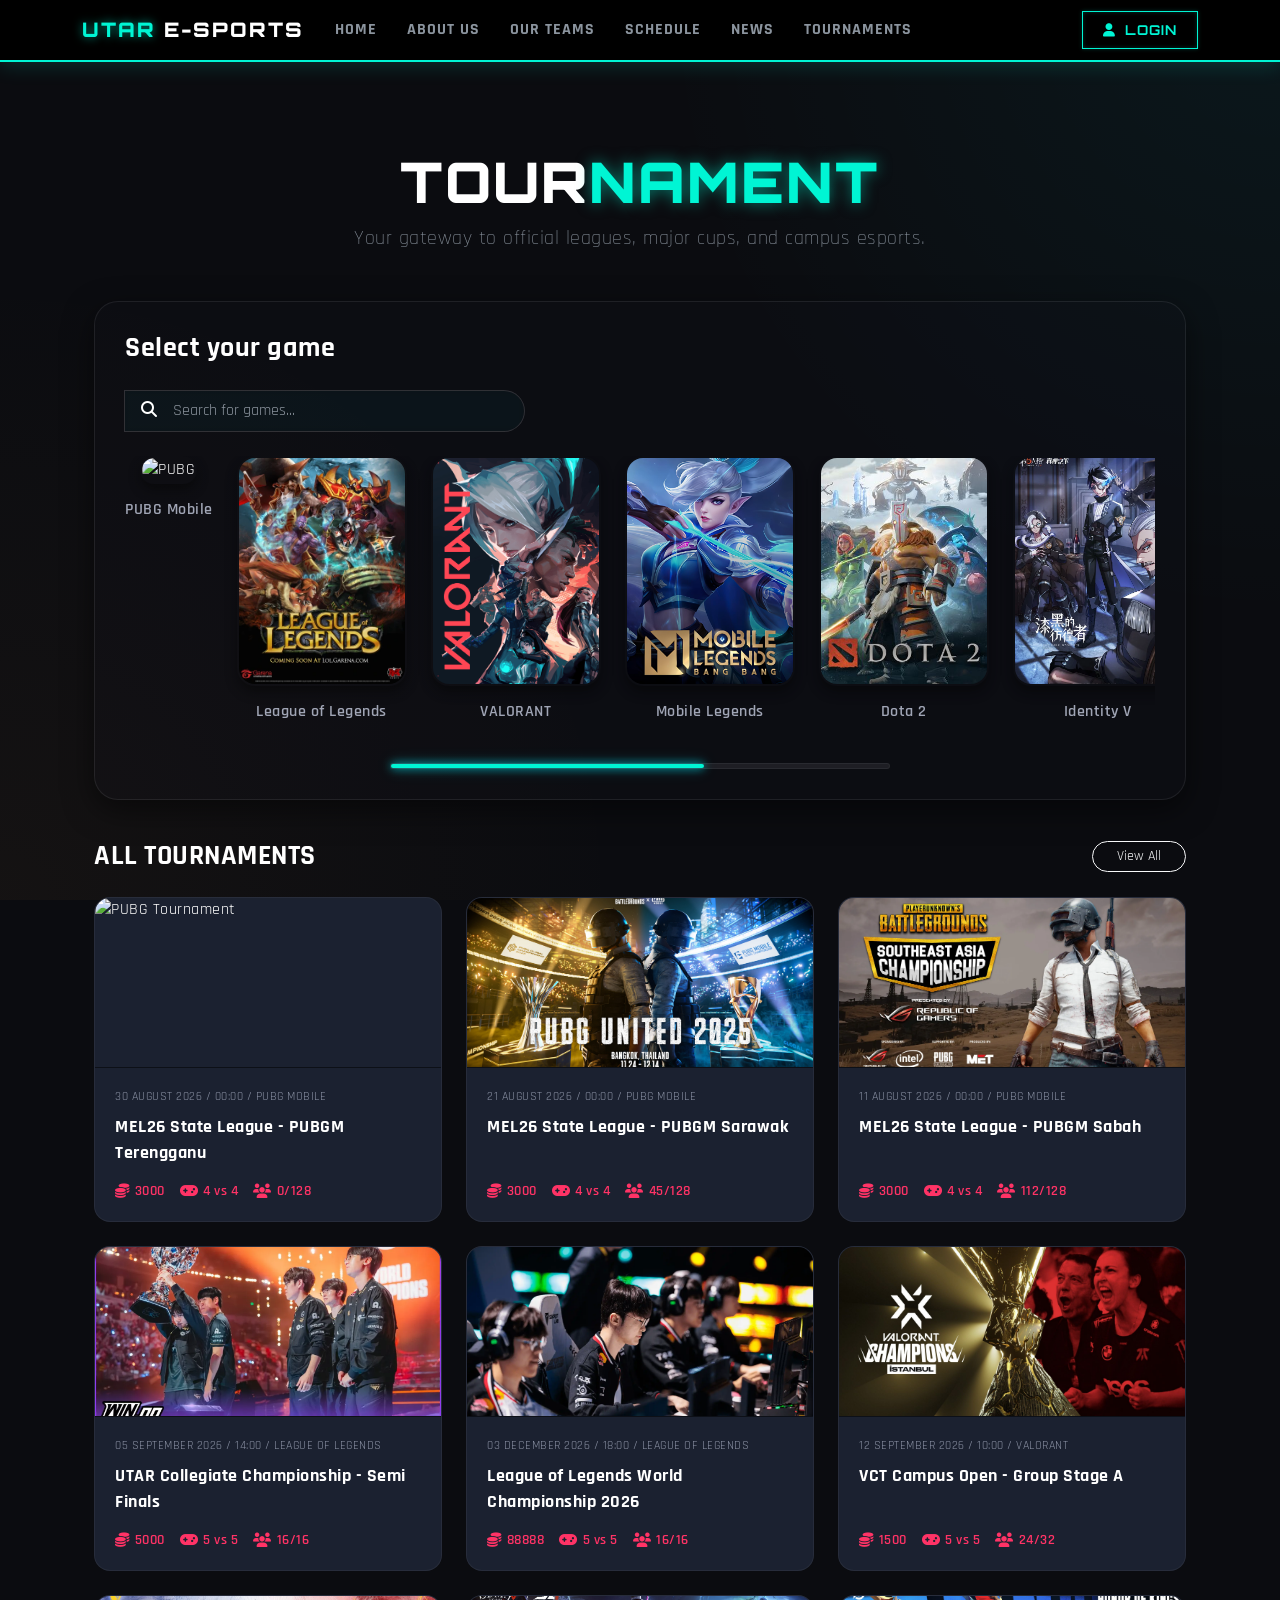
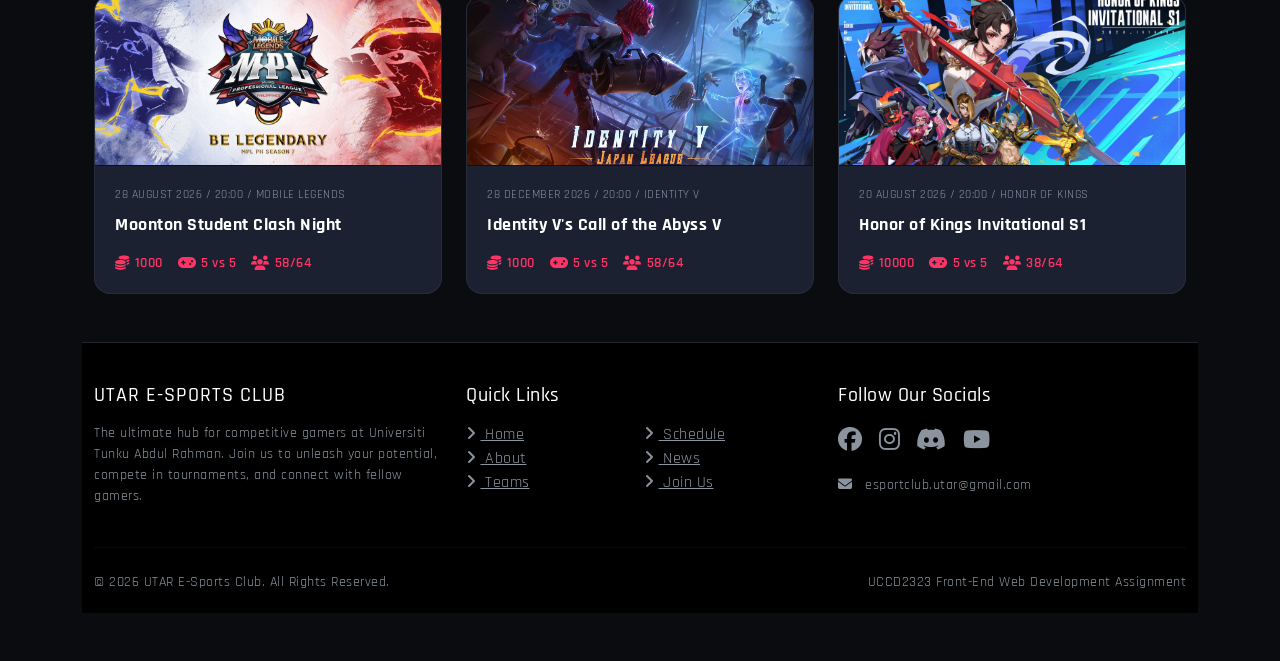
==== tournaments.html @ 44e68153 "Add files via upload" ====
<!DOCTYPE html>
<html lang="en">
<head>
    <meta charset="UTF-8">
    <meta name="viewport" content="width=device-width, initial-scale=1.0">
    <title>UTAR E-Sports Club - tournament</title>
    <!-- Bootstrap 5 CSS for layout and styling -->
    <link href="https://cdn.jsdelivr.net/npm/bootstrap@5.3.0/dist/css/bootstrap.min.css" rel="stylesheet">
    <link rel="stylesheet" href="css/style.css">
    <!-- FontAwesome for icons -->
    <link rel="stylesheet" href="https://cdnjs.cloudflare.com/ajax/libs/font-awesome/6.4.0/css/all.min.css">

    <style>
        body {
            background-color: #0b0c10;
            background-image: radial-gradient(circle at top right, rgba(0, 240, 255, 0.05), transparent 40%),
                              radial-gradient(circle at bottom left, rgba(201, 138, 68, 0.05), transparent 40%);
            background-attachment: fixed;
        }

        /* Liquid glass effect design */
        .glass-panel {
            background: rgba(20, 23, 34, 0.15);
            backdrop-filter: blur(3px);
            -webkit-backdrop-filter: blur(3px);
            border: 1px solid rgba(255, 255, 255, 0.08);
            border-radius: 24px;
            padding: 30px;
            margin-bottom: 40px;
            box-shadow: 0 10px 30px rgba(0, 0, 0, 0.5);
        }

        .search-bar {
            background-color: rgba(0, 245, 212, 0.03); 
            border: 1px solid rgba(255, 255, 255, 0.15); 
            border-radius: 50rem;
            color: #fff;
            backdrop-filter: blur(5px); 
            -webkit-backdrop-filter: blur(5px);
            transition: all 0.3s ease;
        }

        .search-bar:focus {
            background-color: rgba(0, 245, 212, 0.08); 
            border-color: var(--neon-cyan, #00f0ff); 
            color: #fff;
            box-shadow: 0 0 15px rgba(0, 240, 255, 0.3); 
            outline: none; 
        }

        .search-bar::placeholder {
            color: #8b949e !important; 
            opacity: 1 !important;
        }

        /* Game icon cards (enlarged on hover for a better look) */
        .game-icon-card {
            width: 170px;
            cursor: pointer;
            transition: all 0.3s cubic-bezier(0.25, 0.8, 0.25, 1);
            text-align: center;
        }

        .game-icon-card img {
            width: 170px;
            height: 230px;
            object-fit: cover;
            border-radius: 18px;
            border: 2px solid transparent;
            transition: all 0.3s ease;
            box-shadow: 0 6px 12px rgba(0, 0, 0, 0.4);
        }

        .game-icon-card:hover img,
        .game-icon-card.active img {
            border-color: var(--neon-cyan, #00f0ff);
            transform: translateY(-8px);
            box-shadow: 0 12px 20px rgba(0, 240, 255, 0.3);
        }

        .game-icon-title {
            font-size: 1rem;
            margin-top: 14px;
            color: #a0a5b5;
            font-weight: 600;
            white-space: nowrap;
            overflow: hidden;
            text-overflow: ellipsis;
            transition: color 0.3s ease;
        }

        .game-icon-card:hover .game-icon-title,
        .game-icon-card.active .game-icon-title {
            color: #fff;
        }

        /* Tournament details cards */
        .tournament-card {
            background: rgba(30, 36, 52, 0.92);
            border-radius: 16px;
            overflow: hidden;
            border: 1px solid rgba(255, 255, 255, 0.05);
            transition: transform 0.3s ease, box-shadow 0.3s ease, border-color 0.3s ease;
            cursor: pointer;
            height: 100%;
            display: flex;
            flex-direction: column;
        }

        .tournament-card:hover {
            transform: translateY(-5px);
            box-shadow: 0 15px 25px rgba(0, 0, 0, 0.6);
            border-color: rgba(255, 255, 255, 0.15);
        }

        .tournament-banner {
            width: 100%;
            height: 170px;
            object-fit: cover;
            border-bottom: 1px solid rgba(0, 0, 0, 0.5);
        }

        .tournament-body {
            padding: 20px;
            flex-grow: 1;
            display: flex;
            flex-direction: column;
        }

        .tournament-link {
            display: block;
            height: 100%;
            color: inherit;
            text-decoration: none;
        }

        .tournament-link:hover {
            color: inherit;
            text-decoration: none;
        }

        .tourney-meta-top {
            font-size: 0.75rem;
            color: #8b92a5;
            margin-bottom: 8px;
            text-transform: uppercase;
            letter-spacing: 0.5px;
        }

        .tourney-title {
            font-size: 1.15rem;
            font-weight: 700;
            color: #ffffff;
            margin-bottom: 15px;
            line-height: 1.4;
        }

        .tourney-meta-bottom {
            margin-top: auto;
            font-size: 0.85rem;
            color: #ff3366;
            display: flex;
            align-items: center;
            gap: 15px;
            font-weight: 600;
        }

        .tourney-meta-bottom i {
            margin-right: 5px;
            font-size: 0.9rem;
        }

        .tourney-meta-bottom .meta-item {
            display: flex;
            align-items: center;
        }

        .d-none-custom {
            display: none !important;
        }

        /* Horizontal scroll container (hides the default browser scrollbar) */
        .game-scroll-container {
            display: flex;
            flex-wrap: nowrap;
            overflow-x: auto;
            padding-bottom: 15px;
            gap: 1.5rem;
            scrollbar-width: none;
        }

        .game-scroll-container::-webkit-scrollbar {
            display: none;
        }

        /* --- Custom thin draggable scrollbar styles --- */
        .custom-scroll-wrapper {
            width: 100%;
            display: flex;
            justify-content: center;
            align-items: center;
            padding: 8px 0 0 0;
        }

        .custom-scroll-track {
            width: 100%;
            max-width: 500px;
            height: 6px;
            background: rgba(255, 255, 255, 0.08);
            border-radius: 10px;
            position: relative;
            cursor: pointer;
            border: 1px solid rgba(255, 255, 255, 0.05);
            backdrop-filter: blur(5px);
            /* Prevent text selection when interacting with the track to avoid selecting page content */
            touch-action: none;
        }

        .custom-scroll-thumb {
            height: 100%;
            width: 80px;
            background: var(--neon-cyan, #00f0ff);
            border-radius: 10px;
            position: absolute;
            top: 0;
            left: 0;
            transform: translateX(0px);
            will-change: transform;
            cursor: grab;
            box-shadow: 0 0 8px rgba(0, 240, 255, 0.8), 0 0 15px rgba(0, 240, 255, 0.4);
            transition: background-color 0.2s, box-shadow 0.2s;
            /* Disable default browser touch actions (scrolling/selection) so JavaScript can handle the drag */
            touch-action: none;
            user-select: none;
            -webkit-user-select: none;
        }

        .custom-scroll-thumb:hover, .custom-scroll-thumb:active {
            background: #33f3ff;
            box-shadow: 0 0 12px rgba(0, 240, 255, 1), 0 0 20px rgba(0, 240, 255, 0.6);
        }

        .custom-scroll-thumb:active {
            cursor: grabbing;
        }

        /* Prevent the whole page from being accidentally selected while dragging the scrollbar */
        body.is-dragging-scrollbar {
            user-select: none;
            -webkit-user-select: none;
        }
    </style>
</head>
<body>
    <!-- Cool animated line background container -->
    <div id="vanta-bg"></div>

    <!-- Navigation Bar -->
    <nav class="navbar navbar-expand-lg navbar-dark navbar-cyber fixed-top">
        <div class="container">
            <a class="navbar-brand" href="index.html">UTAR <span>E-SPORTS</span></a>
            <button class="navbar-toggler" type="button" data-bs-toggle="collapse" data-bs-target="#mainNavbar">
                <span class="navbar-toggler-icon"></span>
            </button>
            <div class="collapse navbar-collapse" id="mainNavbar">
                <ul class="navbar-nav mb-2 mb-lg-0 align-items-center">
                    <li class="nav-item"><a class="nav-link" href="index.html">Home</a></li>
                    <li class="nav-item"><a class="nav-link" href="about.html">About Us</a></li>
                    <li class="nav-item"><a class="nav-link" href="teams.html">Our Teams</a></li>
                    <li class="nav-item"><a class="nav-link" href="schedule.html">Schedule</a></li>
                    <li class="nav-item"><a class="nav-link" href="news.html">News</a></li>
                    <li class="nav-item"><a class="nav-link active" href="tournaments.html">Tournaments</a></li>
                </ul>
                <div class="d-flex gap-2 ms-auto mt-2 mt-lg-0">
                    <a href="login.html" class="btn btn-cyber btn-sm" id="nav-login-btn">
                        <i class="fa-solid fa-user me-1"></i> Login
                    </a>
                    <a href="#" id="nav-logout-btn" class="btn btn-danger btn-sm" style="display:none;">
                        <i class="fa-solid fa-right-from-bracket me-1"></i> Logout
                    </a>
                </div>
            </div>
        </div>
    </nav>

    <main class="container my-5">
    <!-- Main Header / Hero Section -->
    <div class="row mb-2">
        <div class="col-12 text-center py-4">
            <h1 class="cyber-title">Tour<span>nament</span></h1>
            <p class="lead mt-2 text-muted">Your gateway to official leagues, major cups, and campus esports.</p>
        </div>
    </div>

    <main class="container mt-2 mb-5">

        <!-- Glass effect game selection panel -->
        <div class="glass-panel">
            <div class="d-flex justify-content-between align-items-center mb-4">
                <h3 class="mb-0 fw-bold text-white">Select your game</h3>
            </div>

            <div class="input-group mb-4 position-relative" style="max-width: 400px;">
                <span class="position-absolute top-50 translate-middle-y ms-3 border-0 bg-transparent" style="z-index: 10; color: #ffffff;">
                    <i class="fa-solid fa-magnifying-glass"></i>
                </span>
                <input type="text" class="form-control search-bar ps-5 py-2" id="gameSearch" placeholder="Search for games..."> 
            </div>

            <!-- Game icons section -->
            <div class="game-scroll-container" id="gameIconsContainer">

                <div class="game-icon-card" data-game-filter="pubg">
                    <img src="images/pubg.jpg" alt="PUBG">
                    <div class="game-icon-title">PUBG Mobile</div>
                </div>

                <div class="game-icon-card" data-game-filter="lol">
                    <img src="images/League_of_Legends.webp" alt="League of Legends">
                    <div class="game-icon-title">League of Legends</div>
                </div>

                <div class="game-icon-card" data-game-filter="valorant">
                    <img src="images/valorant.jpg" alt="Valorant">
                    <div class="game-icon-title">VALORANT</div>
                </div>

                <div class="game-icon-card" data-game-filter="mlbb">
                    <img src="images/mlbb.jpg" alt="Mobile Legends">
                    <div class="game-icon-title">Mobile Legends</div>
                </div>

                <div class="game-icon-card" data-game-filter="dota2">
                    <img src="images/dota2.jpg" alt="Dota 2">
                    <div class="game-icon-title">Dota 2</div>
                </div>

                <div class="game-icon-card" data-game-filter="identityv">
                    <img src="images/identityv.webp" alt="Identity V">
                    <div class="game-icon-title">Identity V</div>
                </div>

                <div class="game-icon-card" data-game-filter="minecraft">
                    <img src="images/minecraft.jpg" alt="Minecraft">
                    <div class="game-icon-title">Minecraft</div>
                </div>

                <div class="game-icon-card" data-game-filter="hok">
                    <img src="images/hok.jpg" alt="Honor of kings">
                    <div class="game-icon-title">Honor of Kings</div>
                </div>

                <div class="game-icon-card" data-game-filter="brawlstars">
                    <img src="images/brawlstars.jpg" alt="Brawl Stars">
                    <div class="game-icon-title">Brawl Stars</div>
                </div>

            </div>

            <!-- Custom horizontal draggable scrollbar -->
            <div class="custom-scroll-wrapper mt-3">
                <div class="custom-scroll-track" id="customScrollTrack">
                    <div class="custom-scroll-thumb" id="customScrollThumb"></div>
                </div>
            </div>

        </div>

        <!-- Tournaments list area -->
        <div class="d-flex justify-content-between align-items-center mb-4">
            <h3 class="fw-bold mb-0" id="feedTitle" style="color: #fff; text-transform: uppercase;">All Tournaments</h3>
            <button class="btn btn-outline-light btn-sm px-4" id="resetFilters" style="border-radius: 50rem;">View All</button>
        </div>

        <div class="row g-4" id="tournamentsFeed">

            <!-- PUBG Card 1 -->
            <div class="col-12 col-md-6 col-xl-4 tournament-item" data-game-category="pubg">
                <a href="tournament-details.html?id=pubg-terengganu" class="tournament-link">
                    <div class="tournament-card">
                        <img src="images/pubg-1.jpg" alt="PUBG Tournament" class="tournament-banner">
                        <div class="tournament-body">
                            <div class="tourney-meta-top">30 August 2026 / 00:00 / PUBG MOBILE</div>
                            <div class="tourney-title">MEL26 State League - PUBGM Terengganu</div>
                            <div class="tourney-meta-bottom">
                                <span class="meta-item"><i class="fa-solid fa-coins"></i> 3000</span>
                                <span class="meta-item"><i class="fa-solid fa-gamepad"></i> 4 vs 4</span>
                                <span class="meta-item"><i class="fa-solid fa-users"></i> 0/128</span>
                            </div>
                        </div>
                    </div>
                </a>
            </div>

            <!-- PUBG Card 2 -->
            <div class="col-12 col-md-6 col-xl-4 tournament-item" data-game-category="pubg">
                <a href="tournament-details.html?id=pubg-sarawak" class="tournament-link">
                    <div class="tournament-card">
                        <img src="images/pubg-2.jpg" alt="PUBG Tournament" class="tournament-banner">
                        <div class="tournament-body">
                            <div class="tourney-meta-top">21 August 2026 / 00:00 / PUBG MOBILE</div>
                            <div class="tourney-title">MEL26 State League - PUBGM Sarawak</div>
                            <div class="tourney-meta-bottom">
                                <span class="meta-item"><i class="fa-solid fa-coins"></i> 3000</span>
                                <span class="meta-item"><i class="fa-solid fa-gamepad"></i> 4 vs 4</span>
                                <span class="meta-item"><i class="fa-solid fa-users"></i> 45/128</span>
                            </div>
                        </div>
                    </div>
                </a>
            </div>

            <!-- PUBG Card 3 -->
            <div class="col-12 col-md-6 col-xl-4 tournament-item" data-game-category="pubg">
                <a href="tournament-details.html?id=pubg-sabah" class="tournament-link">
                    <div class="tournament-card">
                        <img src="images/pubg-3.webp" alt="PUBG Tournament" class="tournament-banner">
                        <div class="tournament-body">
                            <div class="tourney-meta-top">11 August 2026 / 00:00 / PUBG MOBILE</div>
                            <div class="tourney-title">MEL26 State League - PUBGM Sabah</div>
                            <div class="tourney-meta-bottom">
                                <span class="meta-item"><i class="fa-solid fa-coins"></i> 3000</span>
                                <span class="meta-item"><i class="fa-solid fa-gamepad"></i> 4 vs 4</span>
                                <span class="meta-item"><i class="fa-solid fa-users"></i> 112/128</span>
                            </div>
                        </div>
                    </div>
                </a>
            </div>

            <!-- LOL Card 1 -->
            <div class="col-12 col-md-6 col-xl-4 tournament-item" data-game-category="lol">
                <a href="tournament-details.html?id=lol-semifinals" class="tournament-link">
                    <div class="tournament-card">
                        <img src="images/lol-1.jpg" alt="LoL Tournament" class="tournament-banner">
                        <div class="tournament-body">
                            <div class="tourney-meta-top">05 September 2026 / 14:00 / LEAGUE OF LEGENDS</div>
                            <div class="tourney-title">UTAR Collegiate Championship - Semi Finals</div>
                            <div class="tourney-meta-bottom">
                                <span class="meta-item"><i class="fa-solid fa-coins"></i> 5000</span>
                                <span class="meta-item"><i class="fa-solid fa-gamepad"></i> 5 vs 5</span>
                                <span class="meta-item"><i class="fa-solid fa-users"></i> 16/16</span>
                            </div>
                        </div>
                    </div>
                </a>
            </div>

            <!-- LOL Card 2 -->
            <div class="col-12 col-md-6 col-xl-4 tournament-item" data-game-category="lol">
                <a href="tournament-details.html?id=lol-World Championship 2026" class="tournament-link">
                    <div class="tournament-card">
                        <img src="images/lol-2.webp" alt="LoL Tournament" class="tournament-banner">
                        <div class="tournament-body">
                            <div class="tourney-meta-top">03 December 2026 / 18:00 / LEAGUE OF LEGENDS</div>
                            <div class="tourney-title">League of Legends World Championship 2026</div>
                            <div class="tourney-meta-bottom">
                                <span class="meta-item"><i class="fa-solid fa-coins"></i> 88888</span>
                                <span class="meta-item"><i class="fa-solid fa-gamepad"></i> 5 vs 5</span>
                                <span class="meta-item"><i class="fa-solid fa-users"></i> 16/16</span>
                            </div>
                        </div>
                    </div>
                </a>
            </div>

            <!-- Valorant Card -->
            <div class="col-12 col-md-6 col-xl-4 tournament-item" data-game-category="valorant">
                <a href="tournament-details.html?id=valorant-groupa" class="tournament-link">
                    <div class="tournament-card">
                        <img src="images/valorant-1.jpg" alt="Valorant Tournament" class="tournament-banner">
                        <div class="tournament-body">
                            <div class="tourney-meta-top">12 September 2026 / 10:00 / VALORANT</div>
                            <div class="tourney-title">VCT Campus Open - Group Stage A</div>
                            <div class="tourney-meta-bottom">
                                <span class="meta-item"><i class="fa-solid fa-coins"></i> 1500</span>
                                <span class="meta-item"><i class="fa-solid fa-gamepad"></i> 5 vs 5</span>
                                <span class="meta-item"><i class="fa-solid fa-users"></i> 24/32</span>
                            </div>
                        </div>
                    </div>
                </a>
            </div>

            <!-- MLBB Card -->
            <div class="col-12 col-md-6 col-xl-4 tournament-item" data-game-category="mlbb">
                <a href="tournament-details.html?id=mlbb-clash" class="tournament-link">
                    <div class="tournament-card">
                        <img src="images/mlbb-1.jpg" alt="MLBB Tournament" class="tournament-banner">
                        <div class="tournament-body">
                            <div class="tourney-meta-top">28 August 2026 / 20:00 / MOBILE LEGENDS</div>
                            <div class="tourney-title">Moonton Student Clash Night</div>
                            <div class="tourney-meta-bottom">
                                <span class="meta-item"><i class="fa-solid fa-coins"></i> 1000</span>
                                <span class="meta-item"><i class="fa-solid fa-gamepad"></i> 5 vs 5</span>
                                <span class="meta-item"><i class="fa-solid fa-users"></i> 58/64</span>
                            </div>
                        </div>
                    </div>
                </a>
            </div>

            <!-- IDV Card -->
            <div class="col-12 col-md-6 col-xl-4 tournament-item" data-game-category="identityv">
                <a href="tournament-details.html?id=idv-abyss" class="tournament-link">
                    <div class="tournament-card">
                        <img src="images/idv-1.webp" alt="IDV Tournament" class="tournament-banner">
                        <div class="tournament-body">
                            <div class="tourney-meta-top">28 December 2026 / 20:00 / Identity V</div>
                            <div class="tourney-title">Identity V's Call of the Abyss V </div>
                            <div class="tourney-meta-bottom">
                                <span class="meta-item"><i class="fa-solid fa-coins"></i> 1000</span>
                                <span class="meta-item"><i class="fa-solid fa-gamepad"></i> 5 vs 5</span>
                                <span class="meta-item"><i class="fa-solid fa-users"></i> 58/64</span>
                            </div>
                        </div>
                    </div>
                </a>
            </div>

            <!-- HOK Card -->
            <div class="col-12 col-md-6 col-xl-4 tournament-item" data-game-category="hok">
                <a href="tournament-details.html?id=hok-invi" class="tournament-link">
                    <div class="tournament-card">
                        <img src="images/hok-1.jpg" alt="HOK Tournament" class="tournament-banner">
                        <div class="tournament-body">
                            <div class="tourney-meta-top">20 August 2026 / 20:00 / Honor of Kings</div>
                            <div class="tourney-title">Honor of Kings Invitational S1</div>
                            <div class="tourney-meta-bottom">
                                <span class="meta-item"><i class="fa-solid fa-coins"></i> 10000</span>
                                <span class="meta-item"><i class="fa-solid fa-gamepad"></i> 5 vs 5</span>
                                <span class="meta-item"><i class="fa-solid fa-users"></i> 38/64</span>
                            </div>
                        </div>
                    </div>
                </a>
            </div>

            <!-- Message shown when no tournaments are found -->
            <div class="col-12 d-none-custom" id="noTournamentsMsg">
                <div class="text-center p-5 glass-panel">
                    <i class="fa-solid fa-ghost fs-1 mb-3" style="color: #a0a5b5;"></i>
                    <h5 class="text-white">No Tournaments Found</h5>
                    <p class="mb-0" style="color: #a0a5b5;">There are currently no active tournaments for this game. Check back later!</p>
                </div>
            </div>

        </div>
    </main>

    <!-- [Shared Footer] -->
    <footer class="cyber-footer">
        <div class="container">
            <div class="row gy-4">
                <div class="col-lg-4 col-md-6">
                    <h5 class="text-white mb-3" style="letter-spacing: 1px;">UTAR E-SPORTS CLUB</h5>
                    <p class="small">The ultimate hub for competitive gamers at Universiti Tunku Abdul Rahman. Join us
                        to unleash your potential, compete in tournaments, and connect with fellow gamers.</p>
                </div>
    
                <div class="col-lg-4 col-md-6">
                    <h5 class="text-white mb-3">Quick Links</h5>
                    <div class="row g-2">
                        <div class="col-6">
                            <ul class="list-unstyled">
                                <li><a href="index.html"><i class="fa-solid fa-angle-right me-1"></i> Home</a></li>
                                <li><a href="about.html"><i class="fa-solid fa-angle-right me-1"></i> About</a></li>
                                <li><a href="teams.html"><i class="fa-solid fa-angle-right me-1"></i> Teams</a></li>
                            </ul>
                        </div>
                        <div class="col-6">
                            <ul class="list-unstyled">
                                <li><a href="schedule.html"><i class="fa-solid fa-angle-right me-1"></i> Schedule</a></li>
                                <li><a href="news.html"><i class="fa-solid fa-angle-right me-1"></i> News</a></li>
                                <li><a href="tournaments.html"><i class="fa-solid fa-angle-right me-1"></i> Join Us</a></li>
                            </ul>
                        </div>
                    </div>
                </div>
    
                <div class="col-lg-4 col-md-12">
                    <h5 class="text-white mb-3">Follow Our Socials</h5>
                    <div class="d-flex gap-3 mb-3">
                        <a href="https://www.facebook.com/UTARnet" target="_blank" rel="noopener noreferrer" class="fs-4"><i
                                class="fa-brands fa-facebook"></i></a>
                        <a href="https://www.instagram.com/utarnet1/" target="_blank" rel="noopener noreferrer" class="fs-4"><i
                                class="fa-brands fa-instagram"></i></a>
                        <a href="https://discord.com/invite/vMrrDVP" target="_blank" rel="noopener noreferrer" class="fs-4"><i 
                                class="fa-brands fa-discord"></i></a>
                        <a href="https://www.youtube.com/@UtarEduMy" target="_blank" rel="noopener noreferrer"
                            class="fs-4"><i class="fa-brands fa-youtube"></i></a>
                    </div>
                <p class="small mb-0">
                    <i class="fa-solid fa-envelope me-2"></i>
                    <span class="text-muted">esportclub.utar@gmail.com</span>
                </p>
                </div>
            </div>
            <hr class="my-4" style="border-color: var(--border-color);">
            <div class="row">
                <div class="col-md-6 text-center text-md-start">
                    <p class="mb-0 small">&copy; 2026 UTAR E-Sports Club. All Rights Reserved.</p>
                </div>
                <div class="col-md-6 text-center text-md-end">
                    <p class="mb-0 small text-muted">UCCD2323 Front-End Web Development Assignment</p>
                </div>
            </div>
        </div>
    </footer>

    <script src="https://code.jquery.com/jquery-3.6.4.min.js" defer></script>
    <script src="https://cdn.jsdelivr.net/npm/bootstrap@5.3.0/dist/js/bootstrap.bundle.min.js" defer></script>
    <script src="js/auth.js" defer></script>

    <script>
        document.addEventListener('DOMContentLoaded', function() {

            const $container = $('#gameIconsContainer');
            const $track = $('#customScrollTrack');
            const $thumb = $('#customScrollThumb');

            // Optimization: Cache DOM selectors in variables so we don't query the page repeatedly
            const $gameIconCards = $('.game-icon-card');
            const $tournamentItems = $('.tournament-item');
            const $noTournamentsMsg = $('#noTournamentsMsg');
            const $feedTitle = $('#feedTitle');
            const $gameSearch = $('#gameSearch');
            const $resetFilters = $('#resetFilters');
            const $scrollWrapper = $('.custom-scroll-wrapper');

            let isDragging = false;
            let startX = 0;
            let startThumbLeft = 0;
            let currentThumbX = 0; // Keep track of the thumb's current X position for dragging logic

            function setThumbX(x, animate) {
                currentThumbX = x;
                $thumb.css('transition', animate ? 'transform 0.2s ease' : 'none');
                $thumb.css('transform', 'translateX(' + x + 'px)');
            }

            // 1. Dynamically update the custom scrollbar thumb's size and position
            function updateThumb() {
                const containerEl = $container[0];
                if (!containerEl) return;

                const scrollWidth = containerEl.scrollWidth;
                const clientWidth = containerEl.clientWidth;
                const scrollLeft = containerEl.scrollLeft;
                const trackWidth = $track.width();

                // Auto-hide the custom scrollbar if the content fits without scrolling
                if (scrollWidth <= clientWidth + 5) {
                    $scrollWrapper.hide();
                    return;
                } else {
                    $scrollWrapper.show();
                }

                // Calculate the width of the thumb based on scroll ratio (minimum 40px)
                const thumbWidth = Math.max(40, (clientWidth / scrollWidth) * trackWidth);
                $thumb.css('width', thumbWidth + 'px');

                // Calculate the left offset for the thumb
                const maxScrollLeft = scrollWidth - clientWidth;
                const maxThumbLeft = trackWidth - thumbWidth;
                const thumbLeft = maxScrollLeft > 0 ? (scrollLeft / maxScrollLeft) * maxThumbLeft : 0;

                if (!isDragging) {
                    setThumbX(thumbLeft, false);
                }
            }

            // --- Reset and Filtering Logic ---

            // Logic for the "View All" button
            $resetFilters.on('click', function(e) {
                e.preventDefault();
                $gameIconCards.removeClass('active').show();
                $feedTitle.text('All Tournaments');
                $tournamentItems.removeClass('d-none-custom');
                $noTournamentsMsg.addClass('d-none-custom');
                $gameSearch.val('');
                updateThumb();
            });

            // Filter tournaments when a specific game icon is clicked
            $gameIconCards.on('click', function() {
                $gameIconCards.removeClass('active');
                $(this).addClass('active');

                const selectedGame = $(this).attr('data-game-filter');
                const gameName = $(this).find('.game-icon-title').text();

                $feedTitle.text(gameName);

                let matchCount = 0;
                $tournamentItems.each(function() {
                    if ($(this).attr('data-game-category') === selectedGame) {
                        $(this).removeClass('d-none-custom');
                        matchCount++;
                    } else {
                        $(this).addClass('d-none-custom');
                    }
                });

                if (matchCount === 0) {
                    $noTournamentsMsg.removeClass('d-none-custom');
                } else {
                    $noTournamentsMsg.addClass('d-none-custom');
                }
            });

    
            let searchTimer = null;
            $gameSearch.on('keyup', function() {
                clearTimeout(searchTimer);
                const $input = $(this);
                searchTimer = setTimeout(function() {
                    const searchTerm = $input.val().toLowerCase();
                    $gameIconCards.each(function() {
                        const gameTitle = $(this).find('.game-icon-title').text().toLowerCase();
                        $(this).toggle(gameTitle.includes(searchTerm));
                    });
                    updateThumb();
                }, 150);
            });

            // --- Drag and Scroll Sync Logic ---

            // Update custom thumb position when user scrolls the container normally
            $container.on('scroll', function() {
                if (!isDragging) {
                    updateThumb();
                }
            });

            $(window).on('resize', updateThumb);
            setTimeout(updateThumb, 100); // Slight delay on load to ensure accurate width calculations

            // Start drag event (supports both mouse and touch)
            $thumb.on('mousedown touchstart', function(e) {
                isDragging = true;
                $thumb.css('cursor', 'grabbing');
                $('body').addClass('is-dragging-scrollbar');

                const pageX = e.type === 'touchstart' ? e.originalEvent.touches[0].pageX : e.pageX;
                startX = pageX;
                startThumbLeft = currentThumbX; // Read the previously recorded X position instead of parsing the CSS string

                e.preventDefault();
            });

            $(document).on('mousemove touchmove', function(e) {
                if (!isDragging) return;

    
                e.preventDefault();

                // Calculate how far the mouse/finger has moved
                const pageX = e.type === 'touchmove' ? e.originalEvent.touches[0].pageX : e.pageX;
                const deltaX = pageX - startX;

                const trackWidth = $track.width();
                const thumbWidth = $thumb.width();
                const maxThumbLeft = trackWidth - thumbWidth;

                let newThumbLeft = startThumbLeft + deltaX;
                newThumbLeft = Math.max(0, Math.min(newThumbLeft, maxThumbLeft));

                setThumbX(newThumbLeft, false); // Remove CSS transitions during drag so it follows the cursor instantly

                const containerEl = $container[0];
                const maxScrollLeft = containerEl.scrollWidth - containerEl.clientWidth;
                const scrollLeft = maxThumbLeft > 0 ? (newThumbLeft / maxThumbLeft) * maxScrollLeft : 0;

                containerEl.scrollLeft = scrollLeft;
            });

            $(document).on('mouseup touchend touchcancel', function() {
                if (isDragging) {
                    // Stop drag process
                    isDragging = false;
                    $thumb.css('cursor', 'grab');
                    $('body').removeClass('is-dragging-scrollbar');
                }
            });

            // Move the thumb to where the user clicked on the track
            $track.on('click', function(e) {
                if (e.target === $thumb[0]) return;

                const trackOffsetLeft = $track.offset().left;
                const clickX = e.pageX - trackOffsetLeft;
                const trackWidth = $track.width();
                const thumbWidth = $thumb.width();

                let newThumbLeft = clickX - thumbWidth / 2;
                const maxThumbLeft = trackWidth - thumbWidth;
                newThumbLeft = Math.max(0, Math.min(newThumbLeft, maxThumbLeft));

                setThumbX(newThumbLeft, true); 

                const containerEl = $container[0];
                const maxScrollLeft = containerEl.scrollWidth - containerEl.clientWidth;
                const scrollLeft = maxThumbLeft > 0 ? (newThumbLeft / maxThumbLeft) * maxScrollLeft : 0;

                $container.stop().animate({ scrollLeft: scrollLeft }, 200);
            });
        });
    </script>

    <!-- Cool animated line background implementation -->
    <script src="https://cdnjs.cloudflare.com/ajax/libs/three.js/r134/three.min.js" defer></script>
    <script src="https://cdn.jsdelivr.net/npm/vanta@latest/dist/vanta.net.min.js" defer></script>
    <script>
        document.addEventListener('DOMContentLoaded', function() {
            VANTA.NET({
                el: "#vanta-bg",
                mouseControls: false,
                touchControls: false,
                gyroControls: false,
                minHeight: 200.00,
                minWidth: 200.00,
                scale: 1.00,
                scaleMobile: 0.5,
                color: 0x004d44,
                backgroundColor: 0x0b0c10,
                spacing: 25.00,
                points: 8.00
            });
        });
    </script>

</body>
</html>
---- css/style.css ----
/* ==========================================================================
   UTAR UCCD2323 Front-End Web Development
   Group Assignment - E-Sports Club Cyber-Cyan Theme Update
   ========================================================================== */

/* Introducing modern, tech-inspired Google fonts: Orbitron (specifically for titles/logos, similar to the hardcore esports feel in the image) and Rajdhani. */
@import url('https://fonts.googleapis.com/css2?family=Orbitron:wght@600;800;900&family=Rajdhani:wght@500;600;700&display=swap');

/* 1. Redefine color variables: Strictly reference the "Geek Cyan" and pure black from the photo (Variables & Reset). */
:root {
    --bg-main: #000000;
    --bg-card: #0d1117;
    --text-primary: #ffffff;
    --text-muted: #8b949e;
    --neon-cyan: #00f5d4;
    /* Cyber Cyan */
    --neon-blue: #00b4d8;
    /* Secondary blue accents */
    --border-color: #21262d;
    /* Cyber-grid dark border */
}

body {
    background-color: var(--bg-main);
    color: var(--text-primary);
    /* The global body text utilizes a minimalist, bold, sans-serif typeface with a high-tech aesthetic. */
    font-family: 'Rajdhani', 'Segoe UI', sans-serif;
    letter-spacing: 0.5px;
    overflow-x: hidden;
    padding-top: 76px;
}

/* 2. Customized navigation bar featuring a solid black background and cyan-green glow, matching the reference photo. (Cyber-Navbar) */
.navbar-cyber {
    background-color: var(--bg-main) !important;
    border-bottom: 2px solid var(--neon-cyan) !important;
    /* Futuristic matrix-style shimmering projection */
    box-shadow: 0 4px 20px rgba(0, 245, 212, 0.15);
    transition: all 0.3s ease;
}

.navbar-cyber .navbar-brand {
    /* Uses the Orbitron font to perfectly replicate the hardcore electronic style seen in the top-left corner of the photo. */
    font-family: 'Orbitron', sans-serif;
    color: var(--neon-cyan) !important;
    font-weight: 900;
    letter-spacing: 2px;
    text-shadow: 0 0 10px rgba(0, 245, 212, 0.6);
}

.navbar-cyber .navbar-brand span {
    color: var(--text-primary);
    text-shadow: none;
}

.navbar-cyber .nav-link {
    color: #8b949e !important;
    font-family: 'Rajdhani', sans-serif;
    font-weight: 700;
    text-transform: uppercase;
    font-size: 1rem;
    padding: 10px 15px !important;
    letter-spacing: 1px;
    transition: all 0.2s ease;
}

/* Changes to the dazzling turquoise-green from the photo on mouse hover. */
.navbar-cyber .nav-link:hover,
.navbar-cyber .nav-item.active .nav-link {
    color: var(--neon-cyan) !important;
    text-shadow: 0 0 8px var(--neon-cyan);
}

/* 3. Tech-inspired beam button (Cyber Neon Buttons) */
.btn-cyber {
    background: transparent;
    color: var(--neon-cyan);
    border: 1px solid var(--neon-cyan);
    font-family: 'Orbitron', sans-serif;
    font-weight: 700;
    text-transform: uppercase;
    font-size: 0.85rem;
    letter-spacing: 1px;
    padding: 8px 20px;
    border-radius: 0px; /* Right-angled edges accentuate a rugged, high-tech aesthetic. */
    box-shadow: inset 0 0 4px rgba(0, 245, 212, 0.2), 0 0 4px rgba(0, 245, 212, 0.2);
    transition: all 0.3s ease;
}

.btn-cyber:hover,
.btn-cyber:focus {
    background-color: var(--neon-cyan);
    color: var(--bg-main) !important;
    box-shadow: 0 0 15px var(--neon-cyan);
    transform: translateY(-1px);
}

.btn-cyber-cyan {
    background: var(--neon-cyan);
    color: var(--bg-main);
    border: 1px solid var(--neon-cyan);
    font-family: 'Orbitron', sans-serif;
    font-weight: 700;
    text-transform: uppercase;
    padding: 10px 24px;
    border-radius: 0px;
    box-shadow: 0 0 10px rgba(0, 245, 212, 0.4);
    transition: all 0.3s ease;
}

.btn-cyber-cyan:hover {
    background: transparent;
    color: var(--neon-cyan);
    box-shadow: 0 0 20px var(--neon-cyan);
}

/* 4. Dark-Themed Geek Card Holder (Esport Cards) */
.cyber-card {
    background-color: var(--bg-card);
    border: 1px solid var(--border-color);
    border-radius: 4px;
    padding: 25px;
    box-shadow: 0 10px 30px rgba(0, 0, 0, 0.7);
    transition: all 0.3s ease;
}

.cyber-card:hover {
    border-color: var(--neon-cyan);
    box-shadow: 0 0 15px rgba(0, 245, 212, 0.2);
}

.cyber-card-title {
    font-family: 'Orbitron', sans-serif;
    color: var(--text-primary);
    border-left: 3px solid var(--neon-cyan); /* 左侧加一条科技青装饰线 */
    padding-left: 10px;
    font-weight: 700;
    margin-bottom: 20px;
}

/* 5. Large-format banners and layout optimization (Hero Banner & Typography) */
.cyber-title {
    font-family: 'Orbitron', sans-serif;
    font-size: 3.5rem;
    font-weight: 900;
    text-transform: uppercase;
    letter-spacing: 2px;
}

.cyber-title span {
    color: var(--neon-cyan);
    text-shadow: 0 0 15px rgba(0, 245, 212, 0.5);
}

/* 6. Form Styling */
.cyber-form-control {
    background-color: #161b22 !important;
    border: 1px solid var(--border-color) !important;
    color: var(--text-primary) !important;
    border-radius: 0px !important;
    transition: all 0.3s ease !important;
}

.cyber-form-control:focus {
    border-color: var(--neon-cyan) !important;
    box-shadow: 0 0 8px rgba(0, 245, 212, 0.4) !important;
}

.cyber-footer {
    background-color: #000000;
    border-top: 1px solid var(--border-color);
    padding: 40px 0 20px 0;
    color: var(--text-muted);
}

.cyber-footer a {
    color: var(--text-muted);
    transition: color 0.2s ease;
}

.cyber-footer a:hover {
    color: var(--neon-cyan);
    text-shadow: 0 0 5px var(--neon-cyan);
}

/* ==========================================================================
   8. ⚡ Focused optimization of（Carousel Caption）layout
   ========================================================================== */
.carousel-caption p {
    max-width: 620px !important;    /* Limit the maximum width of the description paragraph to condense the content. */
    margin-left: auto !important;   
    margin-right: auto !important;  
    text-align: center !important;    
}
.text-muted {
    color: var(--text-muted) !important;
}

/*Prevent the page from jumping or shifting position unexpectedly*/
html {
  overflow-y: scroll;
}

/*cool line background*/
#vanta-bg {
    position: fixed;
    top: 0; left: 0;
    width: 100%; height: 100%;
    z-index: -1;   /* Send it to the very bottom, beneath all other content */
}

/*Transition animation*/
body {
    animation: softFadeIn 0.55s cubic-bezier(0.39, 0.57, 0.56, 1) forwards;
}

@keyframes softFadeIn {
    0% {
        opacity: 0;
    }
    100% {
        opacity: 1;
    }
}

/* Responsive Design */
@media (max-width: 768px) {
    .cyber-title {
        font-size: 1.8rem !important; 
        letter-spacing: 1px !important; /* Tighten the letter spacing slightly to save horizontal space. */
        width: 100%; 
        text-align: center; 
        margin-left: 0 !important;
        margin-right: 0 !important;
    }
}
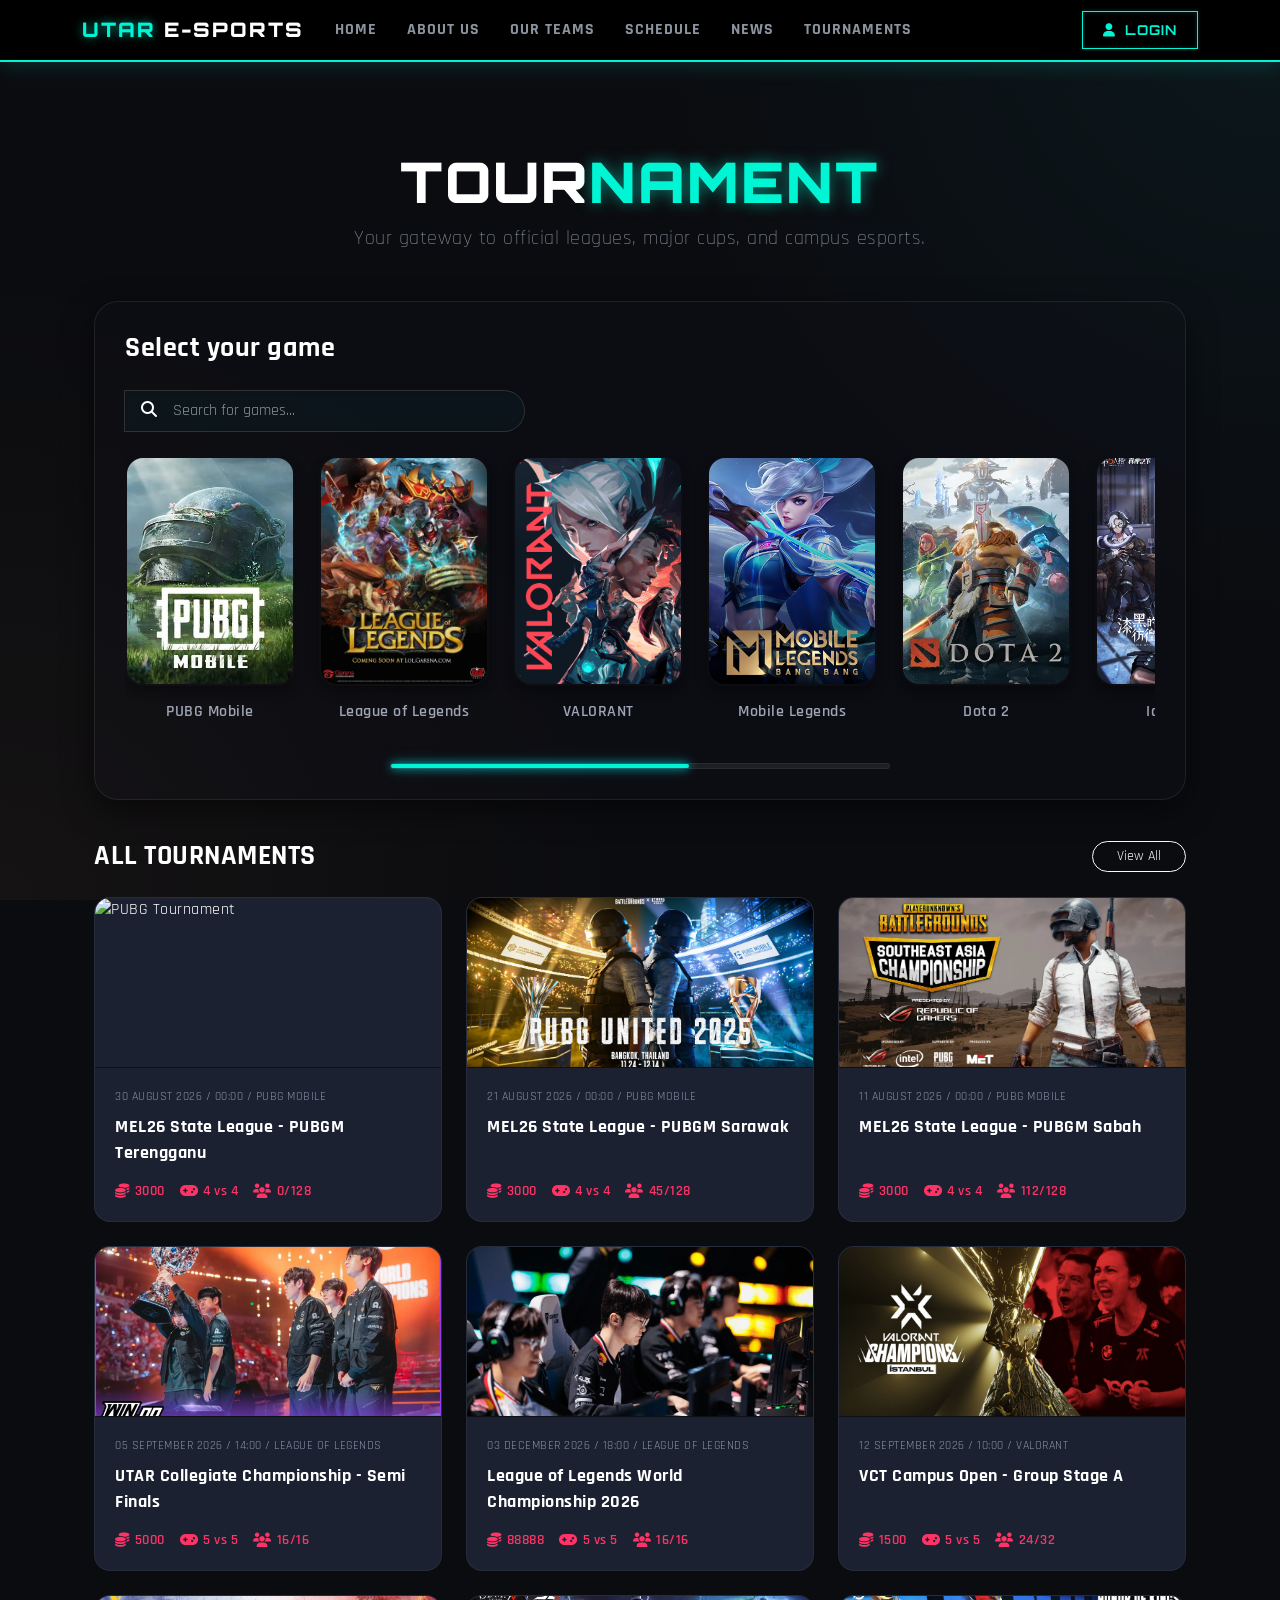
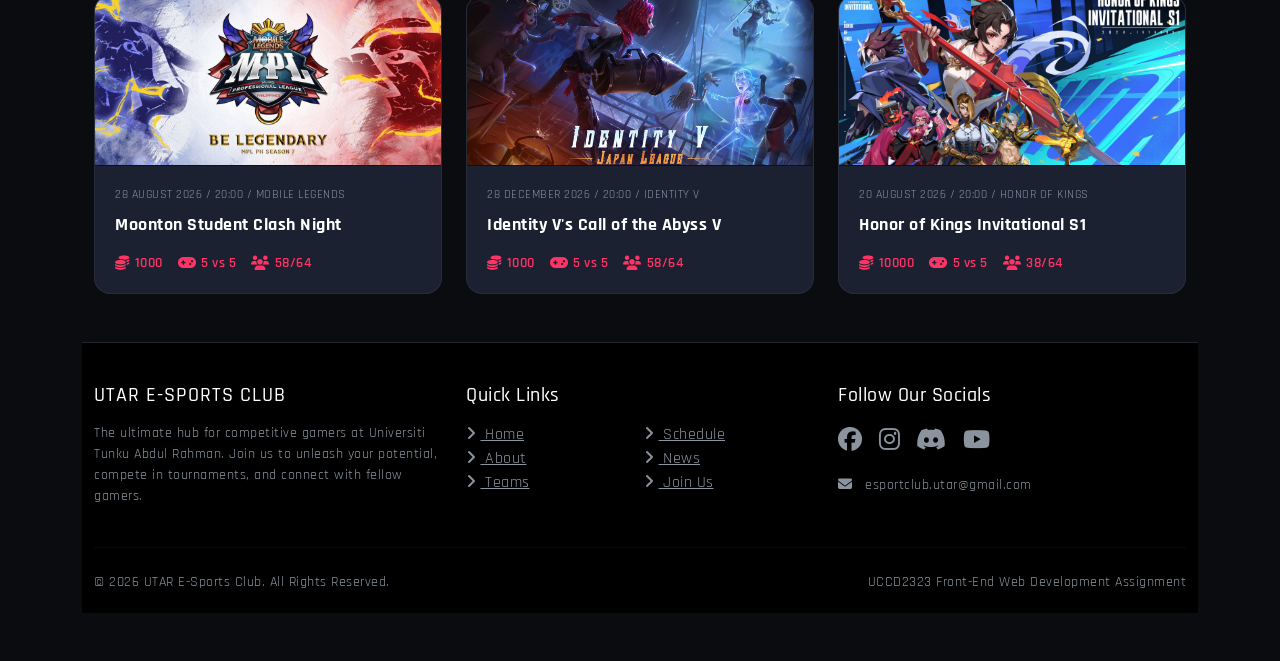
==== commit 89ecb6f0: "Update tournaments.html" ====
--- a/tournaments.html
+++ b/tournaments.html
@@ -311,7 +311,7 @@
             <div class="game-scroll-container" id="gameIconsContainer">
 
                 <div class="game-icon-card" data-game-filter="pubg">
-                    <img src="images/pubg.jpg" alt="PUBG">
+                    <img src="images/PUBG.jpg" alt="PUBG">
                     <div class="game-icon-title">PUBG Mobile</div>
                 </div>
 
@@ -833,4 +833,4 @@
     </script>
 
 </body>
-</html>+</html>
